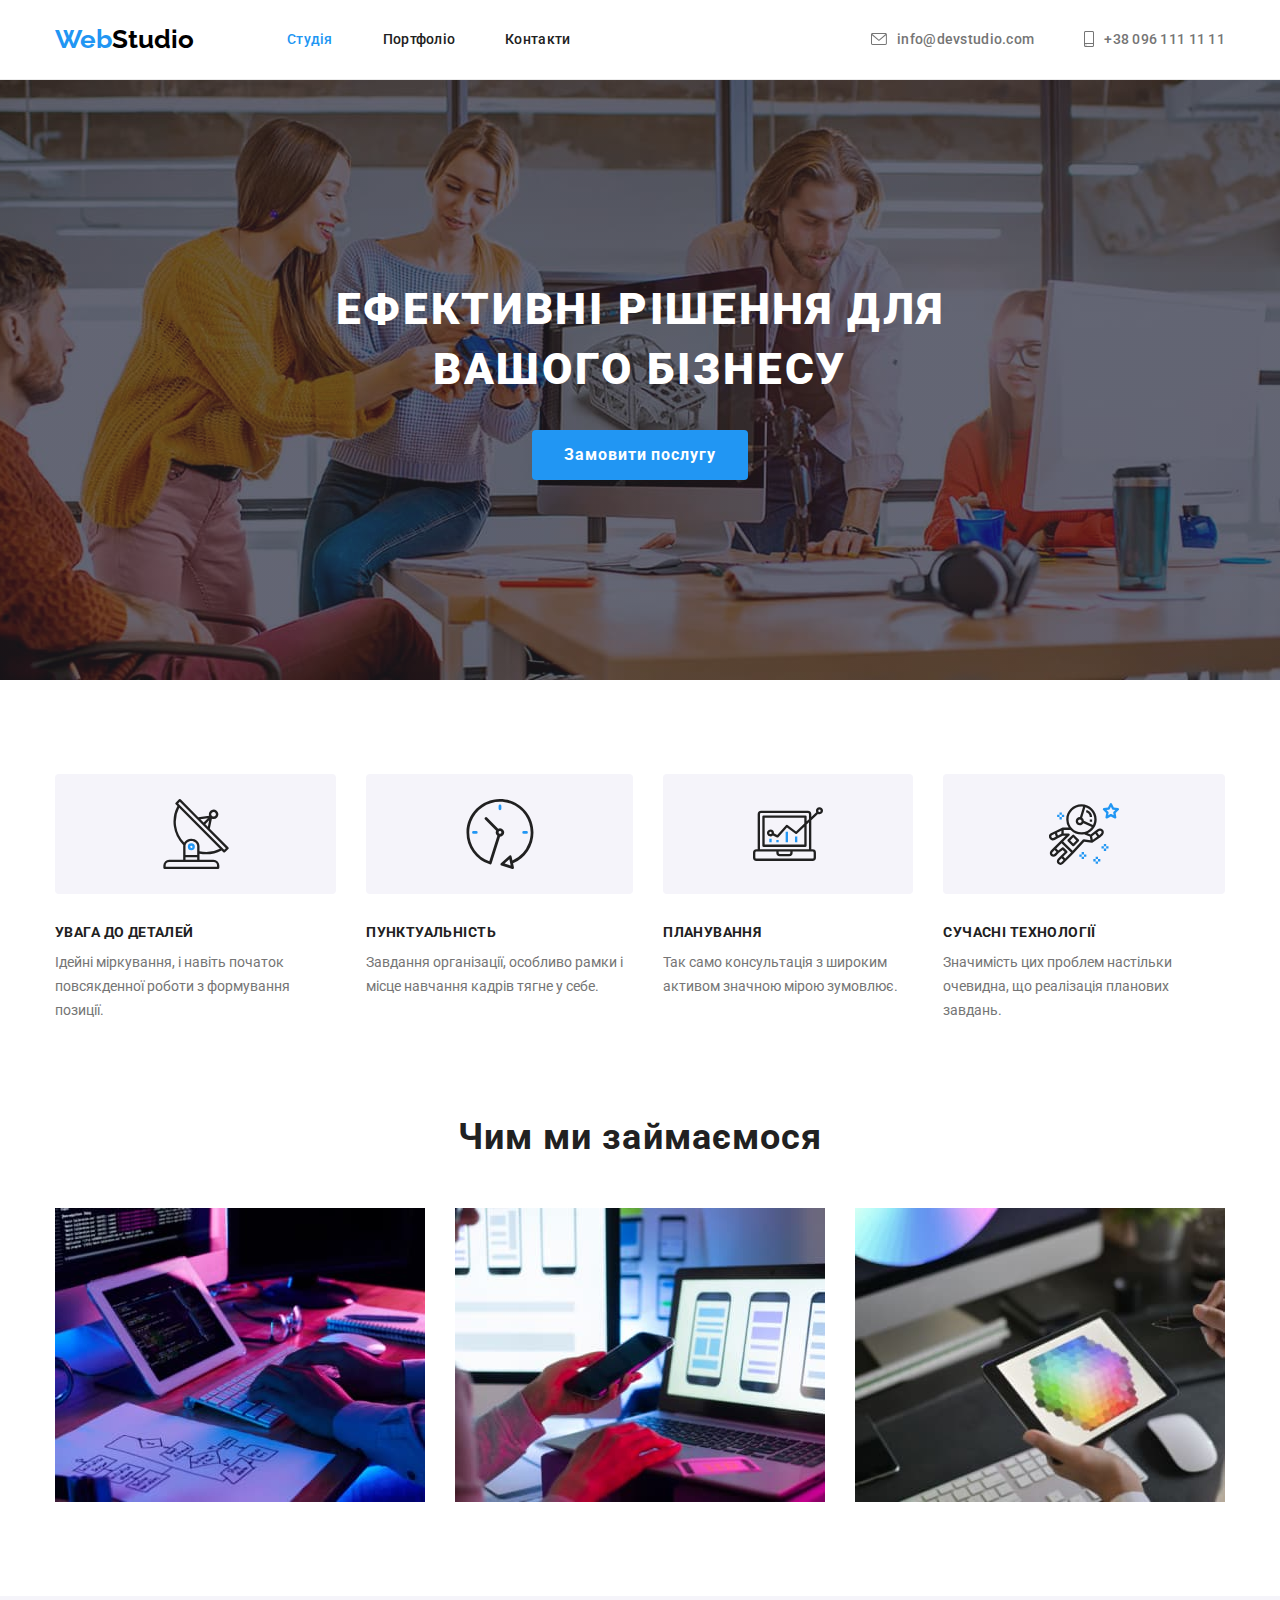
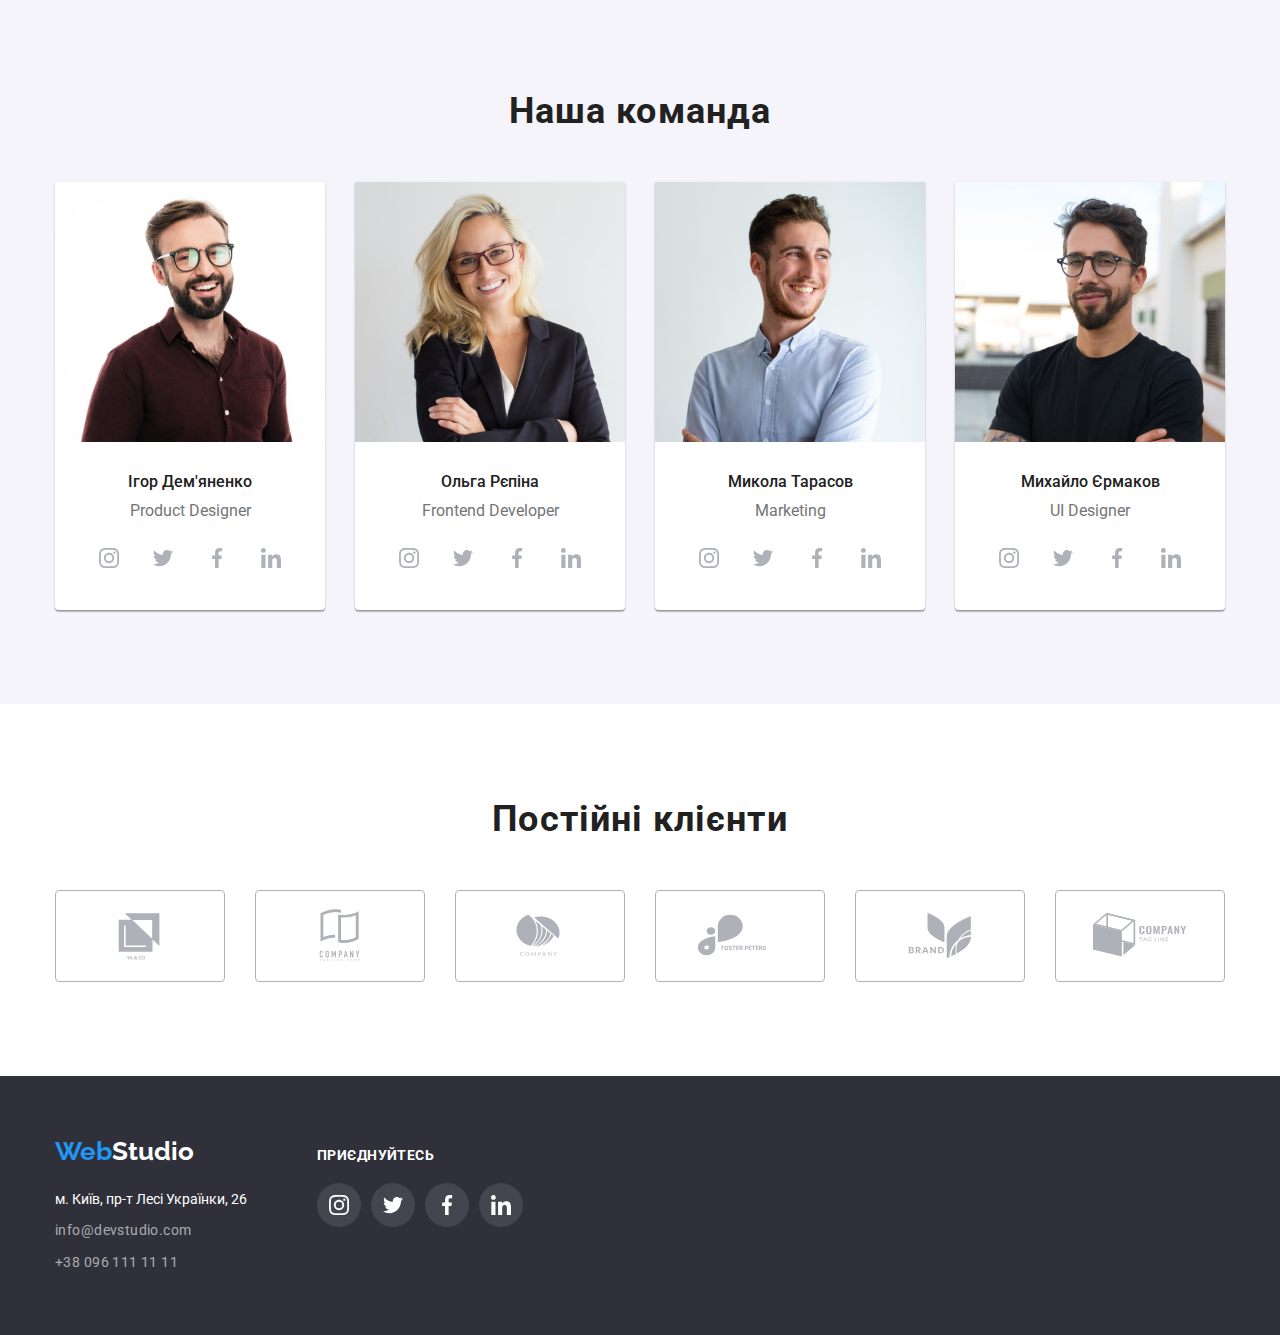
==== index.html @ f2e49b6d "start" ====
<!DOCTYPE html>
<html lang="uk-UA">
<head>
    <meta charset="UTF-8">
    <meta http-equiv="X-UA-Compatible" content="IE=edge">
    <meta name="viewport" content="width=device-width, initial-scale=1.0">
    <title>WebStudio</title>
    <link
    rel="stylesheet"
    href="https://cdnjs.cloudflare.com/ajax/libs/modern-normalize/1.0.0/modern-normalize.min.css"/>
    <link rel="preconnect" href="https://fonts.googleapis.com">
    <link rel="preconnect" href="https://fonts.gstatic.com" crossorigin>
    <link href="https://fonts.googleapis.com/css2?family=Raleway:wght@700&family=Roboto:wght@400;500;700;900&display=swap" rel="stylesheet">
    <link rel="stylesheet" href="./css/styles.css">
</head>
<body>
    <header class="header">
        <div class="container container-header">
            <a class="logo" href="#">Web<span class="logo2">Studio</span> </a>
                <nav>
                    <ul class="header-nav container-header2">
                        <li> <a class="header-nav-link current" href="">Студія</a> </li>
                        <li> <a class="header-nav-link" href="./portfolio.html">Портфоліо</a> </li>
                        <li> <a class="header-nav-link" href="">Контакти</a> </li>
                    </ul>
                </nav>
                    <ul class="container-header3">
                        <li class="container-header3-icon"> 
                            <a class="header-contact" href="mailto:info@devstudio.com">
                                <svg class="icon-header" width="16" height="12">
                                    <use href="./images/icons.svg#icon-envelope">
                                    </use>
                                </svg>
                                info@devstudio.com</a> 
                        </li>
                        <li class="container-header3-icon"> 
                            <a class="header-contact" href="tel:+380961111111">
                                <svg class="icon-header " width="10" height="16">
                                    <use href="./images/icons.svg#icon-smartphone">
                                    </use>
                                </svg>
                                +38 096 111 11 11</a> 
                        </li>
                    </ul>
        </div>
    </header>
    <main>
    <section class="hero">
        <div class="container container-hero">
            <h1 class="hero-title">Ефективні рішення для <br> вашого бізнесу</h1>
            <button type="button" class="hero-btn btn">Замовити послугу</button>
        </div>
    </section>
    <section class="about section">
        <div class="container">
            <h2 class="title hide">Особливості</h2>
            <ul class="about-list">
                <li  class="about-item">
                    <div class="about-logo-container">
                        <svg class="about-logo" width="70" height="70">
                            <use href="./images/icons.svg#icon-antenna"></use>
                        </svg>
                    </div>
                    <h3 class="about-title-item">УВАГА ДО ДЕТАЛЕЙ</h3>
                    <p class="about-title-text">Ідейні міркування, і навіть початок повсякденної роботи з формування позиції.</p>
                </li>
                <li class="about-item">
                    <div class="about-logo-container">
                        <svg class="about-logo" width="70" height="70">
                            <use href="./images/icons.svg#icon-clock"></use>
                        </svg>
                    </div>
                    <h3 class="about-title-item">ПУНКТУАЛЬНІСТЬ</h3>
                    <p class="about-title-text">Завдання організації, особливо рамки і місце навчання кадрів тягне у себе.</p>
                </li>
                <li class="about-item">
                    <div class="about-logo-container">
                        <svg class="about-logo" width="70" height="70">
                            <use href="./images/icons.svg#icon-diagram"></use>
                        </svg>
                    </div>
                    <h3 class="about-title-item">ПЛАНУВАННЯ</h3>
                    <p class="about-title-text">Так само консультація з широким активом значною мірою зумовлює.</p>
                </li>
                <li class="about-item">
                    <div class="about-logo-container">
                        <svg class="about-logo" width="70" height="70">
                            <use href="./images/icons.svg#icon-astronaut"></use>
                        </svg>
                    </div>
                    <h3 class="about-title-item">СУЧАСНІ ТЕХНОЛОГІЇ</h3>
                    <p class="about-title-text">Значимість цих проблем настільки очевидна, що реалізація планових завдань.</p>
                </li>
            </ul>
        </div>
    </section>
    <section class="business section">
        <div class="container">
            <h2 class="title">Чим ми займаємося</h2>
            <ul class="business-items">
                <li class="business-list">
                    <img src="./images/box1.jpg" class="img" alt="розробка бізнес-планів" width="370"/>
                </li>
                <li class="business-list">
                    <img src="./images/box2.jpg" class="img" alt="створення мобільних додатків" width="370"/>
                </li>
                <li class="business-list">
                    <img src="./images/box3.jpg" class="img" alt="робота дизайнера" width="370"/>
                </li>
            </ul>
        </div>
    </section>
    <section class="team section">
        <div class="container">
            <h2 class="title">Наша команда</h2>
            <ul class="team-items">
                <li class="team-list">
                    <img src="./images/team-card-1.jpg" class="img" alt="на фото Ігор Дем'яненко" width="270"/>
                    <div class="team-item">
                        <h3 class="team-title">Ігор Дем'яненко</h3>
                        <p lang="en" class="team-text">Product Designer</p>
                        <div class="team-soc">
                            <ul class="team-soc-items">
                                <li>
                                    <a href="#" class="team-soc-list">
                                        <svg class="team-soc-logo" width="20" height="20">
                                            <use href="./images/icons.svg#icon-instagram"></use>
                                        </svg>
                                    </a>
                                </li>
                                <li>
                                    <a href="#" class="team-soc-list">
                                        <svg class="team-soc-logo" width="20" height="20">
                                            <use href="./images/icons.svg#icon-twitter"></use>
                                        </svg>
                                    </a>
                                </li>
                                <li>
                                    <a href="#" class="team-soc-list">
                                        <svg class="team-soc-logo" width="20" height="20">
                                            <use href="./images/icons.svg#icon-facebook"></use>
                                        </svg>
                                    </a>
                                </li>
                                <li>                                
                                    <a href="#" class="team-soc-list">
                                        <svg class="team-soc-logo" width="20" height="20">
                                            <use href="./images/icons.svg#icon-linkedin"></use>
                                    </svg>
                                    </a>
                            </li>
                            </ul>
                        </div>
                    </div>
                    
                </li>
                <li class="team-list">
                    <img src="./images/team-card-2.jpg" class="img" alt="на фото Ольга Рєпіна" width="270"/>
                    <div class="team-item">
                        <h3 class="team-title">Ольга Рєпіна</h3>
                        <p lang="en" class="team-text">Frontend Developer</p>
                        <div class="team-soc">
                            <ul class="team-soc-items">
                                <li>
                                    <a href="#" class="team-soc-list">
                                        <svg class="team-soc-logo" width="20" height="20">
                                            <use href="./images/icons.svg#icon-instagram"></use>
                                        </svg>
                                    </a>
                                </li>
                                <li>
                                    <a href="#" class="team-soc-list">
                                        <svg class="team-soc-logo" width="20" height="20">
                                            <use href="./images/icons.svg#icon-twitter"></use>
                                        </svg>
                                    </a>
                                </li>
                                <li>
                                    <a href="#" class="team-soc-list">
                                        <svg class="team-soc-logo" width="20" height="20">
                                            <use href="./images/icons.svg#icon-facebook"></use>
                                        </svg>
                                    </a>
                                </li>
                                <li>                                
                                    <a href="#" class="team-soc-list">
                                        <svg class="team-soc-logo" width="20" height="20">
                                            <use href="./images/icons.svg#icon-linkedin"></use>
                                    </svg>
                                    </a>
                            </li>
                            </ul>
                        </div>
                    </div>
                </li>
                <li class="team-list">
                    <img src="./images/team-card-3.jpg" class="img" alt="на фото Микола Тарасов" width="270"/>
                    <div class="team-item">
                        <h3 class="team-title">Микола Тарасов</h3>
                        <p lang="en" class="team-text">Marketing</p>
                        <div class="team-soc">
                            <ul class="team-soc-items">
                                <li>
                                    <a href="#" class="team-soc-list">
                                        <svg class="team-soc-logo" width="20" height="20">
                                            <use href="./images/icons.svg#icon-instagram"></use>
                                        </svg>
                                    </a>
                                </li>
                                <li>
                                    <a href="#" class="team-soc-list">
                                        <svg class="team-soc-logo" width="20" height="20">
                                            <use href="./images/icons.svg#icon-twitter"></use>
                                        </svg>
                                    </a>
                                </li>
                                <li>
                                    <a href="#" class="team-soc-list">
                                        <svg class="team-soc-logo" width="20" height="20">
                                            <use href="./images/icons.svg#icon-facebook"></use>
                                        </svg>
                                    </a>
                                </li>
                                <li>                                
                                    <a href="#" class="team-soc-list">
                                        <svg class="team-soc-logo" width="20" height="20">
                                            <use href="./images/icons.svg#icon-linkedin"></use>
                                    </svg>
                                    </a>
                            </li>
                            </ul>
                        </div>
                    </div>
                </li>
                <li class="team-list">
                    <img src="./images/team-card-4.jpg" class="img" alt="на фото Михайло Єрмаков" width="270"/>
                    <div class="team-item">
                        <h3 class="team-title">Михайло Єрмаков</h3>
                        <p lang="en" class="team-text">UI Designer</p>
                        <div class="team-soc">
                            <ul class="team-soc-items">
                                <li>
                                    <a href="#" class="team-soc-list">
                                        <svg class="team-soc-logo" width="20" height="20">
                                            <use href="./images/icons.svg#icon-instagram"></use>
                                        </svg>
                                    </a>
                                </li>
                                <li>
                                    <a href="#" class="team-soc-list">
                                        <svg class="team-soc-logo" width="20" height="20">
                                            <use href="./images/icons.svg#icon-twitter"></use>
                                        </svg>
                                    </a>
                                </li>
                                <li>
                                    <a href="#" class="team-soc-list">
                                        <svg class="team-soc-logo" width="20" height="20">
                                            <use href="./images/icons.svg#icon-facebook"></use>
                                        </svg>
                                    </a>
                                </li>
                                <li>                                
                                    <a href="#" class="team-soc-list">
                                        <svg class="team-soc-logo" width="20" height="20">
                                            <use href="./images/icons.svg#icon-linkedin"></use>
                                    </svg>
                                    </a>
                            </li>
                            </ul>
                        </div>
                    </div>
                </li>
            </ul>
        </div>
    </section>
    <section class="section">
        <div class="container">
            <h2 class="title">Постійні клієнти</h2>
            <ul class="regular-customers-list">
                <li class="regular-customers-item">
                    <a href="#" class="regular-customers-link">
                        <svg class="regular-customers-logo" width="106" height="60">
                            <use href="./images/icons.svg#icon-logo1"></use>
                        </svg>
                    </a>
                </li>
                <li class="regular-customers-item">
                    <a href="#" class="regular-customers-link">
                        <svg class="regular-customers-logo" width="106" height="60">
                            <use href="./images/icons.svg#icon-logo2"></use>
                        </svg>
                    </a>
                </li>
                <li class="regular-customers-item">
                    <a href="#" class="regular-customers-link">
                        <svg class="regular-customers-logo" width="106" height="60">
                            <use href="./images/icons.svg#icon-logo3"></use>
                        </svg>
                    </a>
                </li>
                <li class="regular-customers-item">
                    <a href="#" class="regular-customers-link">
                        <svg class="regular-customers-logo" width="106" height="60">
                            <use href="./images/icons.svg#icon-logo4"></use>
                        </svg>
                    </a>
                </li>
                <li class="regular-customers-item">
                    <a href="#" class="regular-customers-link">
                        <svg class="regular-customers-logo" width="106" height="60">
                            <use href="./images/icons.svg#icon-logo5"></use>
                        </svg>
                    </a>
                </li>
                <li class="regular-customers-item">
                    <a href="#" class="regular-customers-link">
                        <svg class="regular-customers-logo" width="106" height="60">
                            <use href="./images/icons.svg#icon-logo6"></use>
                        </svg>
                    </a>
                </li>
            </ul>
        </div>
    </section>
    </main>
    <footer class="footer">
        <div class="container footer-container">
            <div>
                <a class="logo logomargin" href="#">Web<span class="logo3">Studio</span> </a>
                <address class="address">
                    <ul class="footer-list">
                        <li> <a class="address" href="">м. Київ, пр-т Лесі Українки, 26</a> </li>
                        <li> <a class="footer-contact" href="mailto:info@devstudio.com">info@devstudio.com</a> </li>
                        <li> <a class="footer-contact" href="tel:+380961111111">+38 096 111 11 11</a> </li>
                    </ul> 
                </address>
            </div>
            <div class="footer-soc">
                <h3 class="footer-h3">приєднуйтесь</h3>
                <ul class="footer-soc-list">
                    <li>
                        <a href="#" class="footer-soc-item">
                            <svg class="footer-soc-logo" width="20" height="20">
                                <use href="./images/icons.svg#icon-instagram"></use>
                            </svg>
                        </a>
                    </li>
                    <li>
                        <a href="#" class="footer-soc-item">
                            <svg class="footer-soc-logo" width="20" height="20">
                                <use href="./images/icons.svg#icon-twitter"></use>
                            </svg>
                        </a>
                    </li>
                    <li>
                        <a href="#" class="footer-soc-item">
                            <svg class="footer-soc-logo" width="20" height="20">
                                <use href="./images/icons.svg#icon-facebook"></use>
                            </svg>
                        </a>
                    </li>
                    <li>                                
                        <a href="#" class="footer-soc-item">
                            <svg class="footer-soc-logo" width="20" height="20">
                                <use href="./images/icons.svg#icon-linkedin"></use>
                            </svg>
                        </a>
                    </li>
                </ul>
            </div>
        </div>
    </footer>
</body>
</html>
---- css/styles.css ----
:root{
    --main-bg-color: #FFFFFF;
    --seconder-bg-color:#2F303A;
    --main-btn-color: #2196F3;
    --seconder-btn-color: #000000;
    --third-btn-color: #212121;
    --fourth-btn-color: #FFFFFF;
    --main-h-color: #212121;
    --main-text-color: #757575;
    --seconder-text-color: #FFFFFF;
    --third-bg-color:#F5F5F5;
    --fourth-bg-color: #F5F4FA;
    --soc-color: #AFB1B8;
    --main-gap: 30px;
}

h1,
h2,
h3,
h4,
h5,
h6,
p {
  margin: 0;
}

ul {
list-style: none;
margin: 0;
padding: 0;
}

.link {
text-decoration: none;
}
a {
  display: block;
  text-decoration: none;
}

.img {
  display: block;
  max-width:100%;
}


body {
  font-family: Roboto, sans-serif;
  color: var(--main-text-color);
  box-sizing: border-box;
  }

.container {
  box-sizing: border-box;
  max-width: 1200px;
  padding-left: 15px;
  padding-right: 15px;
  margin: 0 auto;
}

.section {
  padding-top: 94px;
  padding-bottom: 94px;
}

/* header */
.header
{ 
background-color: var(--main-bg-color);
border-bottom: 1px solid #ECECEC;
}

.container-header {
  padding-top: 24px;
  padding-bottom: 24px;
}

.container-header,
.container-header2,
.container-header3 {
  display: flex;
  align-items: center;
}

.logo { 
color: var(--main-btn-color); 
font-family: 'Raleway';
/* font-style: normal; */
font-weight: 700;
font-size: 26px;
line-height: 1.1923;
margin-right: 93px;
}

.logo2 { color: var(--seconder-btn-color)}

.header-nav { 
  gap: 50px;
}

.container-header3 {
  margin-left: auto;
  gap: 50px; 
}

.header-nav-link {
color: var(--third-btn-color);
font-weight: 500;
font-size: 14px;
line-height: 1.1429;
letter-spacing: 0.02em;
}

.current { 
color: var(--main-btn-color);
}

.header-contact { 
color: var(--main-text-color);
font-weight: 500;
font-size: 14px;
line-height: 1.1429;
letter-spacing: 0.02em;
display: flex;
align-items: center;
}

.container-header3-icon {
  display: flex;
}

.header-nav-link:hover,
.header-nav-link:focus,
.header-nav-link.current {
  color: var(--main-btn-color);
}

  .icon-header {
    margin-right: 10px;
    fill: currentColor;
  }
  
.header-contact:hover,
.header-contact:focus,
.header-contact.current {
  color: var(--main-btn-color);}

/* main */
.hide {
    border: 0;
    clip: rect(1px, 1px, 1px, 1px);
    -webkit-clip-path: inset(50%);
    clip-path: inset(50%);
    height: 1px;
    margin: -1px;
    overflow: hidden;
    padding: 0;
    position: absolute;
    width: 1px;
    word-wrap: normal !important;
}

.hero {
  max-width: 1600px;
  margin: 0 auto;
  background-image: linear-gradient(rgba(47, 48, 58, 0.4),rgba(47, 48, 58, 0.4)), url(../images/bg.jpg);
  background-color: var(--seconder-bg-color); 
  padding-top: 200px;
  padding-bottom: 200px;
  background-repeat: no-repeat;
  background-position: center;
  background-size: cover;
}

.hero-title { 
color: var(--seconder-text-color);
/* font-style: normal; */
font-weight: 900;
font-size: 44px;
line-height: 1.3636;
text-align: center;
letter-spacing: 0.06em;
text-transform: uppercase;
margin-bottom: 30px;
}

.hero-btn { 
color: var(--seconder-text-color);
background-color: var(--main-btn-color);
font-family: inherit;
font-weight: 700;
font-size: 16px;
line-height: 1.875;
cursor: pointer;
border: none;
border-radius: 4px;
letter-spacing: 0.06em;
margin: 0 auto;
display: flex;
align-items: center;
text-align: center;
padding: 10px 32px;
}

.hero-btn:hover,
.hero-btn:focus,
.hero-btn.current {
background-color: #188CE8;}

.btn { }

.title {  color: var(--main-h-color);
font-size: 36px;
line-height: 1.1667;
text-align: center;
letter-spacing: 0.03em;
margin-bottom: 50px;
}

.about-list { 
  display: flex;
  gap: var(--main-gap);
}

.about-item {
}

.about-title-item {
  margin-bottom: 10px;
}

.about-title-item {
color: var(--main-h-color);
font-size: 14px;
line-height: 1.1429;
letter-spacing: 0.03em;
margin-top: 30px;
}

.about-title-text {
font-size: 14px;
line-height: 1.7143;
}

.about-logo-container {
  background: var(--fourth-bg-color);
  border-radius: 4px;
  padding-top: 25px;
  padding-bottom: 25px;
  text-align: center;
  height: 120px;
}


.about-logo{
  box-sizing: content-box;
  margin: auto;
}

.business { 
padding-top:0;
}

.business-items {
  display: flex;
  gap:var(--main-gap);
}

.business-list { 

}

.team {
  background-color: var(--fourth-bg-color);
}

.team-items {
  display: flex;
  gap: var(--main-gap);
}

.team-item {
  padding-top: 30px;
  padding-bottom: 30px;
  padding-left: 32px;
  padding-right: 32px;
  text-align: center;
}

.team-list {
background-color: var(--main-bg-color);
flex-basis: calc((100% - 90px) / 4);
box-shadow: 0px 1px 3px rgba(0, 0, 0, 0.12), 0px 1px 1px rgba(0, 0, 0, 0.14), 0px 2px 1px rgba(0, 0, 0, 0.2);
border-radius: 0px 0px 4px 4px;
}

.team-title {
color: var(--main-h-color);
font-weight: 500;
font-size: 16px;
line-height: 1.1875;
}

.team-text {
font-size: 16px;
line-height: 1.1875;
margin-top: 10px;
margin-bottom: 16px;
}

.team-soc {
}

.team-soc-items {
  display: flex;
  justify-content: center;
  gap: 10px;
}

.team-soc-logo {
  fill: var(--soc-color);
}

.team-soc-list {
  display: flex;
  align-items: center;
  justify-content: center;
  width: 44px;
  height: 44px;
  margin: 0 auto;
  border-radius: 50%;
}

.team-soc-list:hover,
.team-soc-list:focus {
  background-color: var(--main-btn-color);
}

.team-soc-list:hover .team-soc-logo {
  fill: var(--main-bg-color);
}

.team-soc-list:focus .team-soc-logo {
  fill: var(--main-bg-color);
}

.regular-customers-list {
  display: flex;
  gap: var(--main-gap);
}

.regular-customers-item {
  flex-basis: calc((100% - 150px) / 6);
}

.regular-customers-link {
  border: 1px solid #AFB1B8;
  border-radius: 4px;
  height: 92px;
  display: flex;
  align-items: center;
  justify-content: center;

}

.regular-customers-link:hover,
.regular-customers-link:focus  {
  border-color: var(--main-btn-color);
}

.regular-customers-link:hover .regular-customers-logo {
  fill: var(--main-btn-color);
}

.regular-customers-link:focus .regular-customers-logo {
  fill: var(--main-btn-color);
}

.regular-customers-logo {
  fill: var(--soc-color);
  display: block;
}

/* footer */
.address {
color: var(--seconder-text-color);
font-style: normal; 
font-size: 14px;
line-height: 1.7143;
margin-top: 20px;
}

.address:hover,
.address:focus,
.address.current {
color: var(--main-btn-color);
}

.footer {
background-color: var(--seconder-bg-color);
padding-top: 60px;
padding-bottom: 60px;
}

.footer-container {
  display: flex;
  align-items: baseline;
}

.logo3 {
color: var(--fourth-btn-color);
}

.logomargin {
  margin-right: 0;
}

.footer-contact {
color: rgba(255, 255, 255, 0.6);
font-size: 14px;
line-height: 1.71;
/* or 171% */
letter-spacing: 0.03em;
margin-top: 8px;
}

.footer-contact:hover,
.footer-contact:focus,
.footer-contact.current {
color: var(--main-btn-color);}

.footer-soc {
  margin-left: 70px;
}

.footer-h3 {
  font-weight: 700;
  font-size: 14px;
  line-height: 16px;
  letter-spacing: 0.03em;
  text-transform: uppercase;
  color: var(--seconder-text-color);
  margin-bottom: 20px;
}

.footer-soc-list {
  display: flex;
  gap: 10px;
  }


.footer-soc-item {
  width: 44px;
  height: 44px;
  flex-basis: calc((100% - 30px) / 4);
  background-color: rgba(255, 255, 255, 0.1);
  display: flex;
  align-items: center;
  justify-content: center;
  border-radius: 50%;
}

.footer-soc-item:hover, 
.footer-soc-item:focus {
  background-color: var(--main-btn-color);
}

.footer-soc-logo {  
  fill: var(--fourth-btn-color);
}

/* Portfolio */
.portfolio {
}

.portfolio-buttons {
  display: flex;
  justify-content: center;
  gap: 8px;
  margin-bottom: 50px;
}

.portfolio-button{
font-family: Roboto, sans-serif;
color: var(--third-btn-color);
background-color: var(--fourth-bg-color);
font-weight: 500;
font-size: 16px;
line-height: 1.62;
/* identical to box height, or 162% */
letter-spacing: 0.03em;
cursor: pointer;
border: none;
border-radius: 4px;
padding-top: 6px;
padding-right: 22px;
padding-bottom: 6px;
padding-left: 22px;
}

.portfolio-button:hover,
.portfolio-button:focus,
.portfolio-button.current {
color: var(--fourth-btn-color);
background-color: var(--main-btn-color);
box-shadow: 0px 3px 1px rgba(0, 0, 0, 0.1), 0px 1px 2px rgba(0, 0, 0, 0.08), 0px 2px 2px rgba(0, 0, 0, 0.12);
}

.portfolio-list {
  display: flex;
  flex-wrap:wrap;
  gap: var(--main-gap);
}

.pf-list   {
  flex-basis: calc((100% - 60px)/3);
}


.portfolio-item {
background-color: var(--main-bg-color);
}

.portfolio-item:hover,
.portfolio-item:focus
{
  box-shadow: 0px 1px 1px rgba(0, 0, 0, 0.12), 0px 4px 4px rgba(0, 0, 0, 0.06), 1px 4px 6px rgba(0, 0, 0, 0.16);
}
.border-portfolio {
  padding-top: 20px;
  padding-bottom: 20px;
  padding-right: 24px;
  padding-left: 24px;
  border-left: 1px solid #EEEEEE;
  border-right: 1px solid #EEEEEE;
  border-bottom: 1px solid #EEEEEE;

}

.portfolio-title {
color: var(--main-h-color);
font-size: 18px;
line-height: 2;
/* identical to box height, or 200% */
letter-spacing: 0.06em;
}

.portfolio-text {
color: var(--main-text-color);
font-size: 16px;
line-height: 1.88;
/* identical to box height, or 188% */
letter-spacing: 0.03em;
}
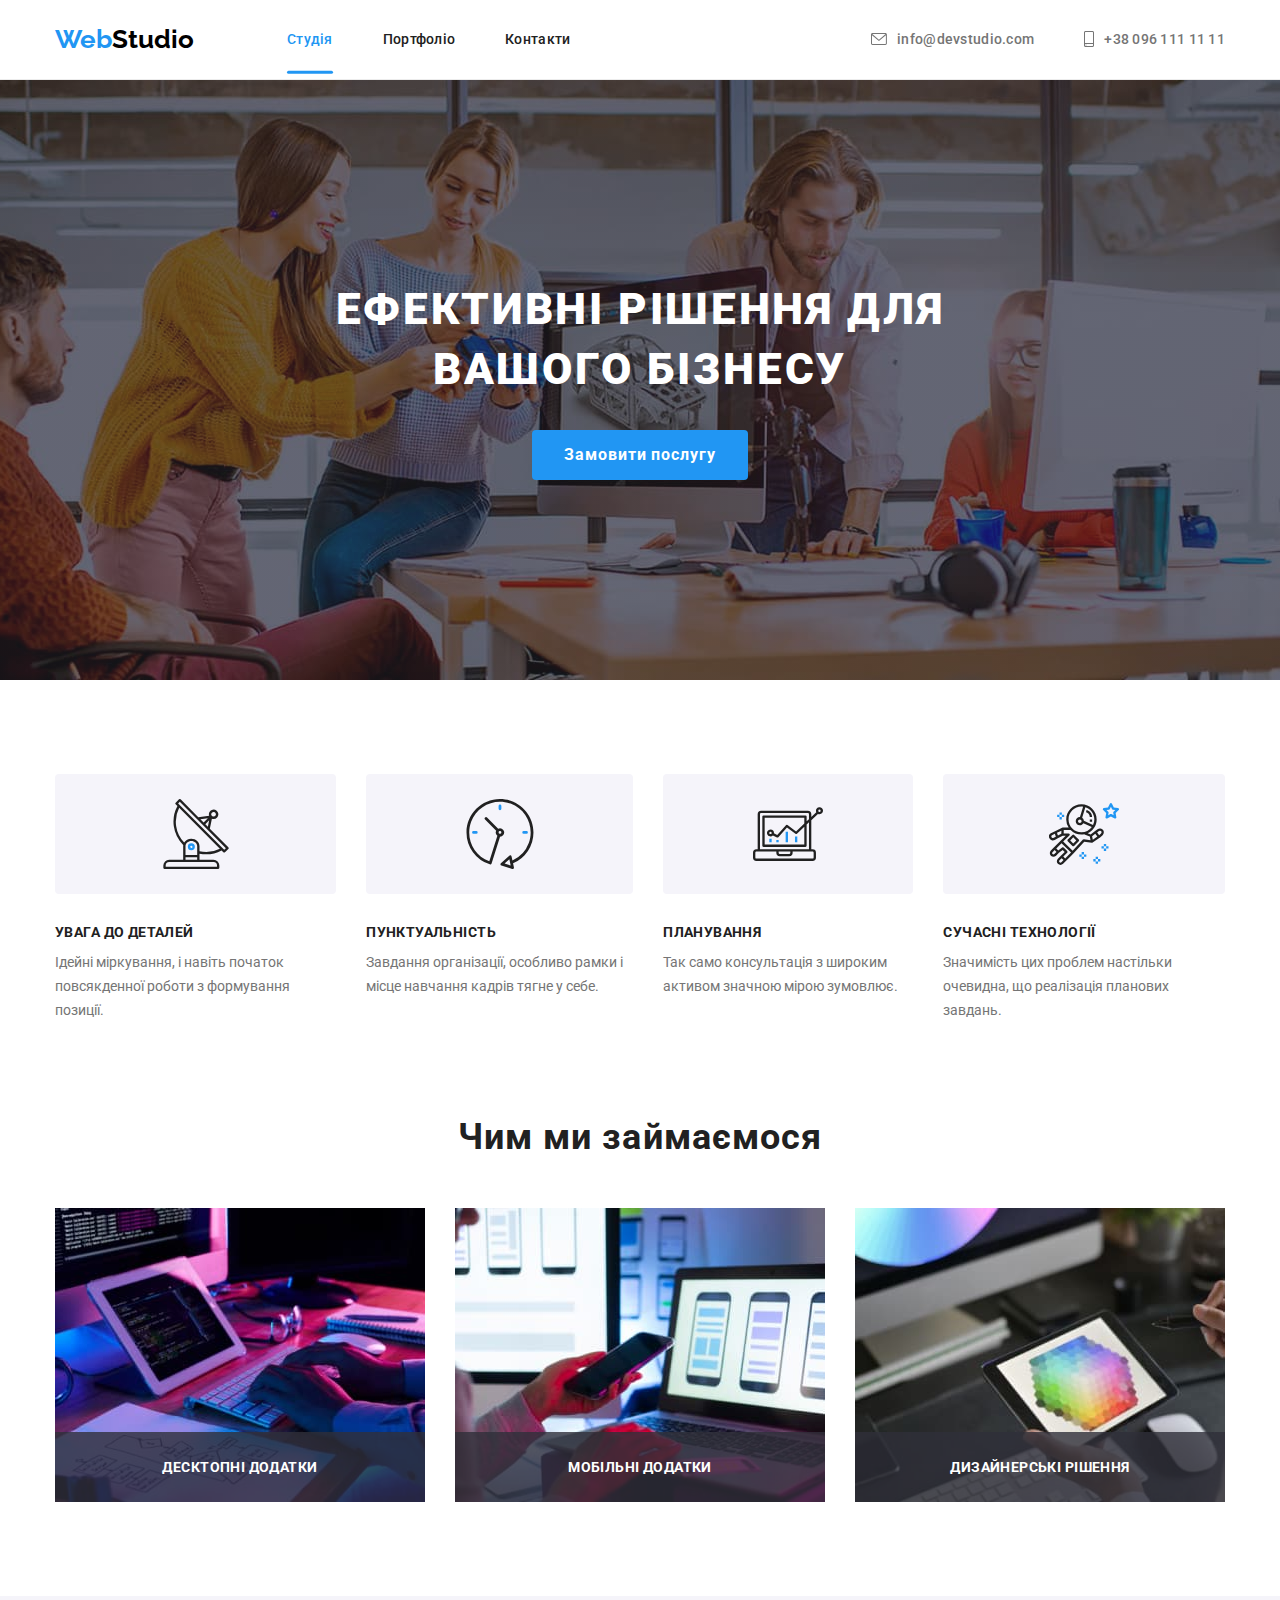
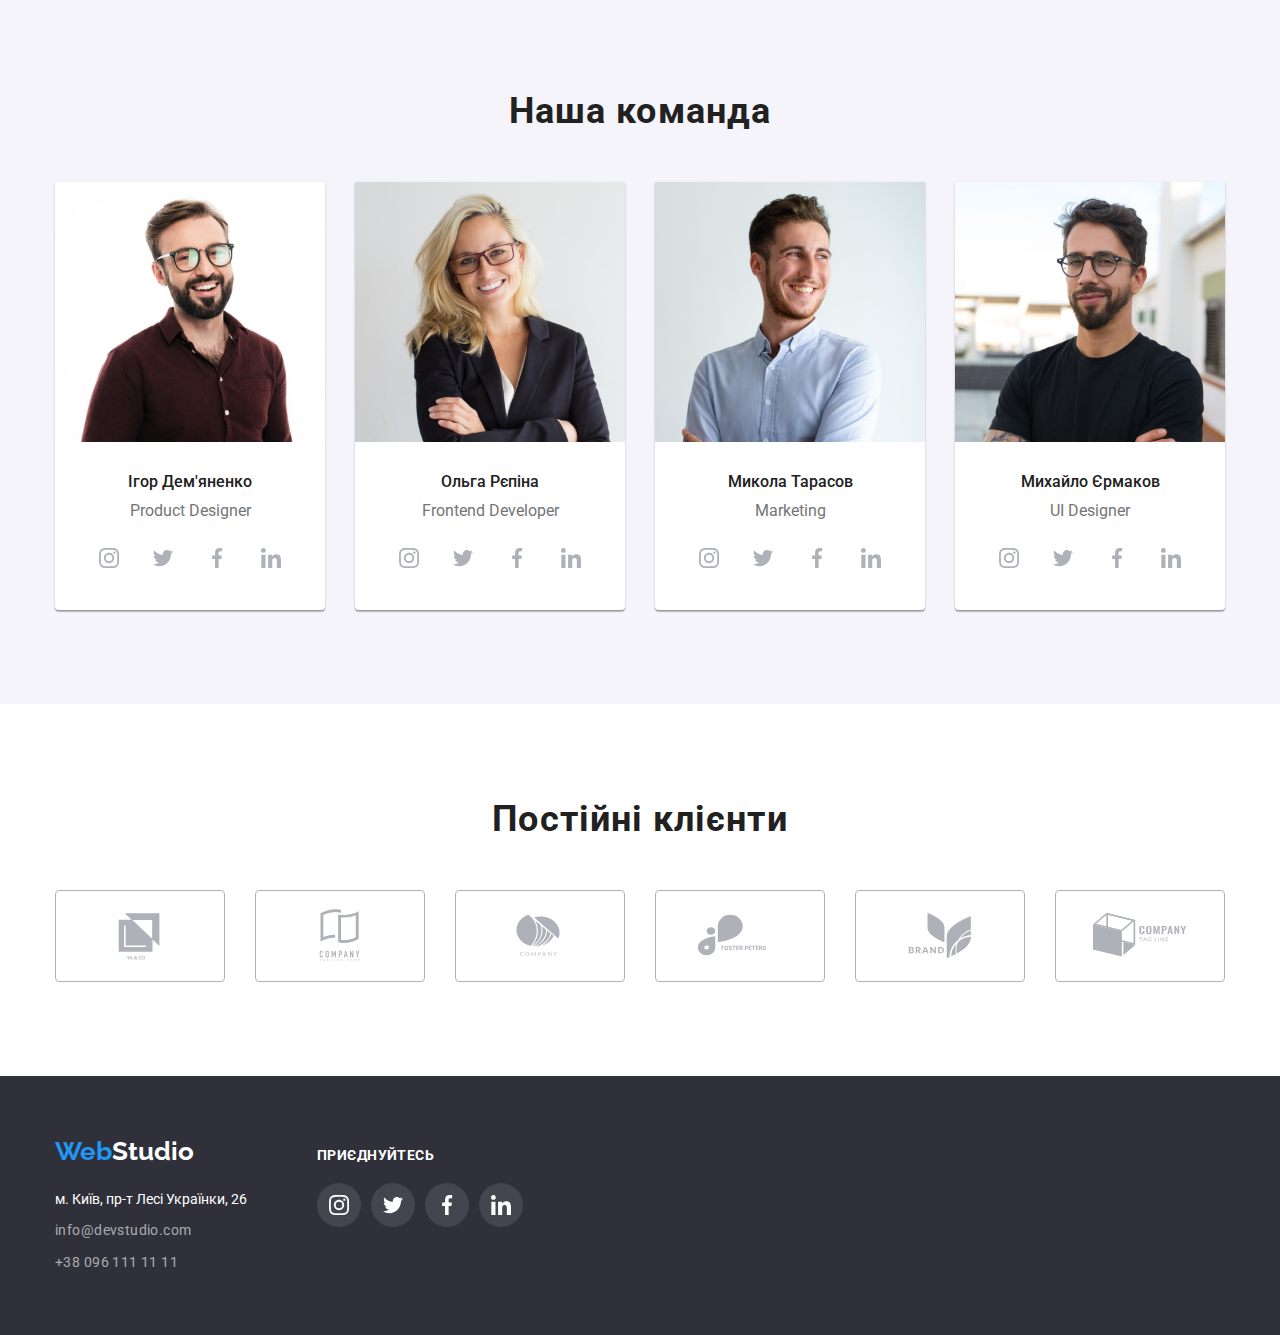
==== commit feed9e4b: "transition" ====
--- a/index.html
+++ b/index.html
@@ -98,15 +98,24 @@
         <div class="container">
             <h2 class="title">Чим ми займаємося</h2>
             <ul class="business-items">
-                <li class="business-list">
-                    <img src="./images/box1.jpg" class="img" alt="розробка бізнес-планів" width="370"/>
-                </li>
-                <li class="business-list">
-                    <img src="./images/box2.jpg" class="img" alt="створення мобільних додатків" width="370"/>
-                </li>
-                <li class="business-list">
-                    <img src="./images/box3.jpg" class="img" alt="робота дизайнера" width="370"/>
-                </li>
+                <div class="thumb-business">
+                    <li class="business-list">
+                        <img src="./images/box1.jpg" class="img" alt="Десктопні додатки" width="370"/>
+                    </li>
+                        <p class="thumb-business-text">Десктопні додатки</p>
+                </div>
+                <div class="thumb-business">
+                    <li class="business-list">
+                        <img src="./images/box2.jpg" class="img" alt="Мобільні додатки" width="370"/>
+                    </li>
+                        <p class="thumb-business-text">Мобільні додатки</p>
+                </div>
+                <div class="thumb-business">
+                    <li class="business-list">
+                        <img src="./images/box3.jpg" class="img" alt="Дизайнерські рішення" width="370"/>
+                    </li>
+                        <p class="thumb-business-text">Дизайнерські рішення</p>
+                </div>
             </ul>
         </div>
     </section>
--- a/css/styles.css
+++ b/css/styles.css
@@ -109,10 +109,24 @@
 font-size: 14px;
 line-height: 1.1429;
 letter-spacing: 0.02em;
+
 }
 
 .current { 
 color: var(--main-btn-color);
+position: relative;
+}
+
+.current::after {
+  content: "";
+  position: absolute;
+  bottom: 0;
+  left: 0;
+width: 100%;
+height: 3.83px;
+border-radius: 2px;
+background-color: var(--main-btn-color);
+transform: translateY(26.83px);
 }
 
 .header-contact { 
@@ -123,6 +137,7 @@
 letter-spacing: 0.02em;
 display: flex;
 align-items: center;
+
 }
 
 .container-header3-icon {
@@ -133,6 +148,7 @@
 .header-nav-link:focus,
 .header-nav-link.current {
   color: var(--main-btn-color);
+  transition: color 250ms cubic-bezier(0.4, 0, 0.2, 1);
 }
 
   .icon-header {
@@ -143,7 +159,9 @@
 .header-contact:hover,
 .header-contact:focus,
 .header-contact.current {
-  color: var(--main-btn-color);}
+  color: var(--main-btn-color);
+  transition: color 250ms cubic-bezier(0.4, 0, 0.2, 1);
+}
 
 /* main */
 .hide {
@@ -205,7 +223,9 @@
 .hero-btn:hover,
 .hero-btn:focus,
 .hero-btn.current {
-background-color: #188CE8;}
+background-color: #188CE8;
+transition: background-color 250ms cubic-bezier(0.4, 0, 0.2, 1);
+}
 
 .btn { }
 
@@ -270,6 +290,28 @@
 
 }
 
+.thumb-business {
+  position: relative;
+}
+
+.thumb-business-text {
+  font-weight: 700;
+  font-size: 14px;
+  line-height: 16px;
+  letter-spacing: 0.03em;
+  text-transform: uppercase;
+  color: var(--seconder-text-color);
+  width: 100%;
+  height: 70px;
+  bottom: 0px;
+  position: absolute;
+  display: flex;
+  justify-content: center;
+  align-items: center;
+  background: rgba(47, 48, 58, 0.8);
+  overflow: auto;
+}
+
 .team {
   background-color: var(--fourth-bg-color);
 }
@@ -334,14 +376,17 @@
 .team-soc-list:hover,
 .team-soc-list:focus {
   background-color: var(--main-btn-color);
+  transition: background-color 250ms cubic-bezier(0.4, 0, 0.2, 1);
 }
 
 .team-soc-list:hover .team-soc-logo {
   fill: var(--main-bg-color);
+  transition: fill 250ms cubic-bezier(0.4, 0, 0.2, 1);
 }
 
 .team-soc-list:focus .team-soc-logo {
   fill: var(--main-bg-color);
+  transition: fill 250ms cubic-bezier(0.4, 0, 0.2, 1);
 }
 
 .regular-customers-list {
@@ -360,12 +405,12 @@
   display: flex;
   align-items: center;
   justify-content: center;
-
 }
 
 .regular-customers-link:hover,
 .regular-customers-link:focus  {
   border-color: var(--main-btn-color);
+  transition: border-color 250ms cubic-bezier(0.4, 0, 0.2, 1);
 }
 
 .regular-customers-link:hover .regular-customers-logo {
@@ -394,6 +439,7 @@
 .address:focus,
 .address.current {
 color: var(--main-btn-color);
+transition: color 250ms cubic-bezier(0.4, 0, 0.2, 1);
 }
 
 .footer {
@@ -427,7 +473,9 @@
 .footer-contact:hover,
 .footer-contact:focus,
 .footer-contact.current {
-color: var(--main-btn-color);}
+color: var(--main-btn-color);
+transition: color 250ms cubic-bezier(0.4, 0, 0.2, 1);
+}
 
 .footer-soc {
   margin-left: 70px;
@@ -463,6 +511,7 @@
 .footer-soc-item:hover, 
 .footer-soc-item:focus {
   background-color: var(--main-btn-color);
+  transition: background-color 250ms cubic-bezier(0.4, 0, 0.2, 1);
 }
 
 .footer-soc-logo {  
@@ -504,6 +553,9 @@
 color: var(--fourth-btn-color);
 background-color: var(--main-btn-color);
 box-shadow: 0px 3px 1px rgba(0, 0, 0, 0.1), 0px 1px 2px rgba(0, 0, 0, 0.08), 0px 2px 2px rgba(0, 0, 0, 0.12);
+transition: color 250ms cubic-bezier(0.4, 0, 0.2, 1), 
+background-color 250ms cubic-bezier(0.4, 0, 0.2, 1), 
+box-shadow 250ms cubic-bezier(0.4, 0, 0.2, 1);
 }
 
 .portfolio-list {
@@ -525,6 +577,8 @@
 .portfolio-item:focus
 {
   box-shadow: 0px 1px 1px rgba(0, 0, 0, 0.12), 0px 4px 4px rgba(0, 0, 0, 0.06), 1px 4px 6px rgba(0, 0, 0, 0.16);
+  transition: box-shadow 250ms cubic-bezier(0.4, 0, 0.2, 1);
+
 }
 .border-portfolio {
   padding-top: 20px;
@@ -551,4 +605,36 @@
 line-height: 1.88;
 /* identical to box height, or 188% */
 letter-spacing: 0.03em;
+}
+
+.thumb-portfolio {
+  position: relative;
+  overflow: hidden;
+}
+
+.thumb-portfolio-text {
+  position: absolute;
+  font-style: normal;
+  font-weight: 400;
+  font-size: 18px;
+  line-height: 1.56;
+  /* or 156% */
+  letter-spacing: 0.03em;
+  color: var(--seconder-text-color);
+  width: 100%;
+  height: 100%;
+  padding-left: 24px;
+  padding-right: 24px;
+  padding-top: 63px;
+  padding-bottom: 63px;
+  overflow: auto;
+  background: rgba(33, 150, 243, 0.9);
+  top: 0;
+  transform: translateY(100%);
+  transition: transform 250ms cubic-bezier(0.4, 0, 0.2, 1);
+}
+
+.portfolio-item:hover .thumb-portfolio-text {
+  transform: translateY(0);
+
 }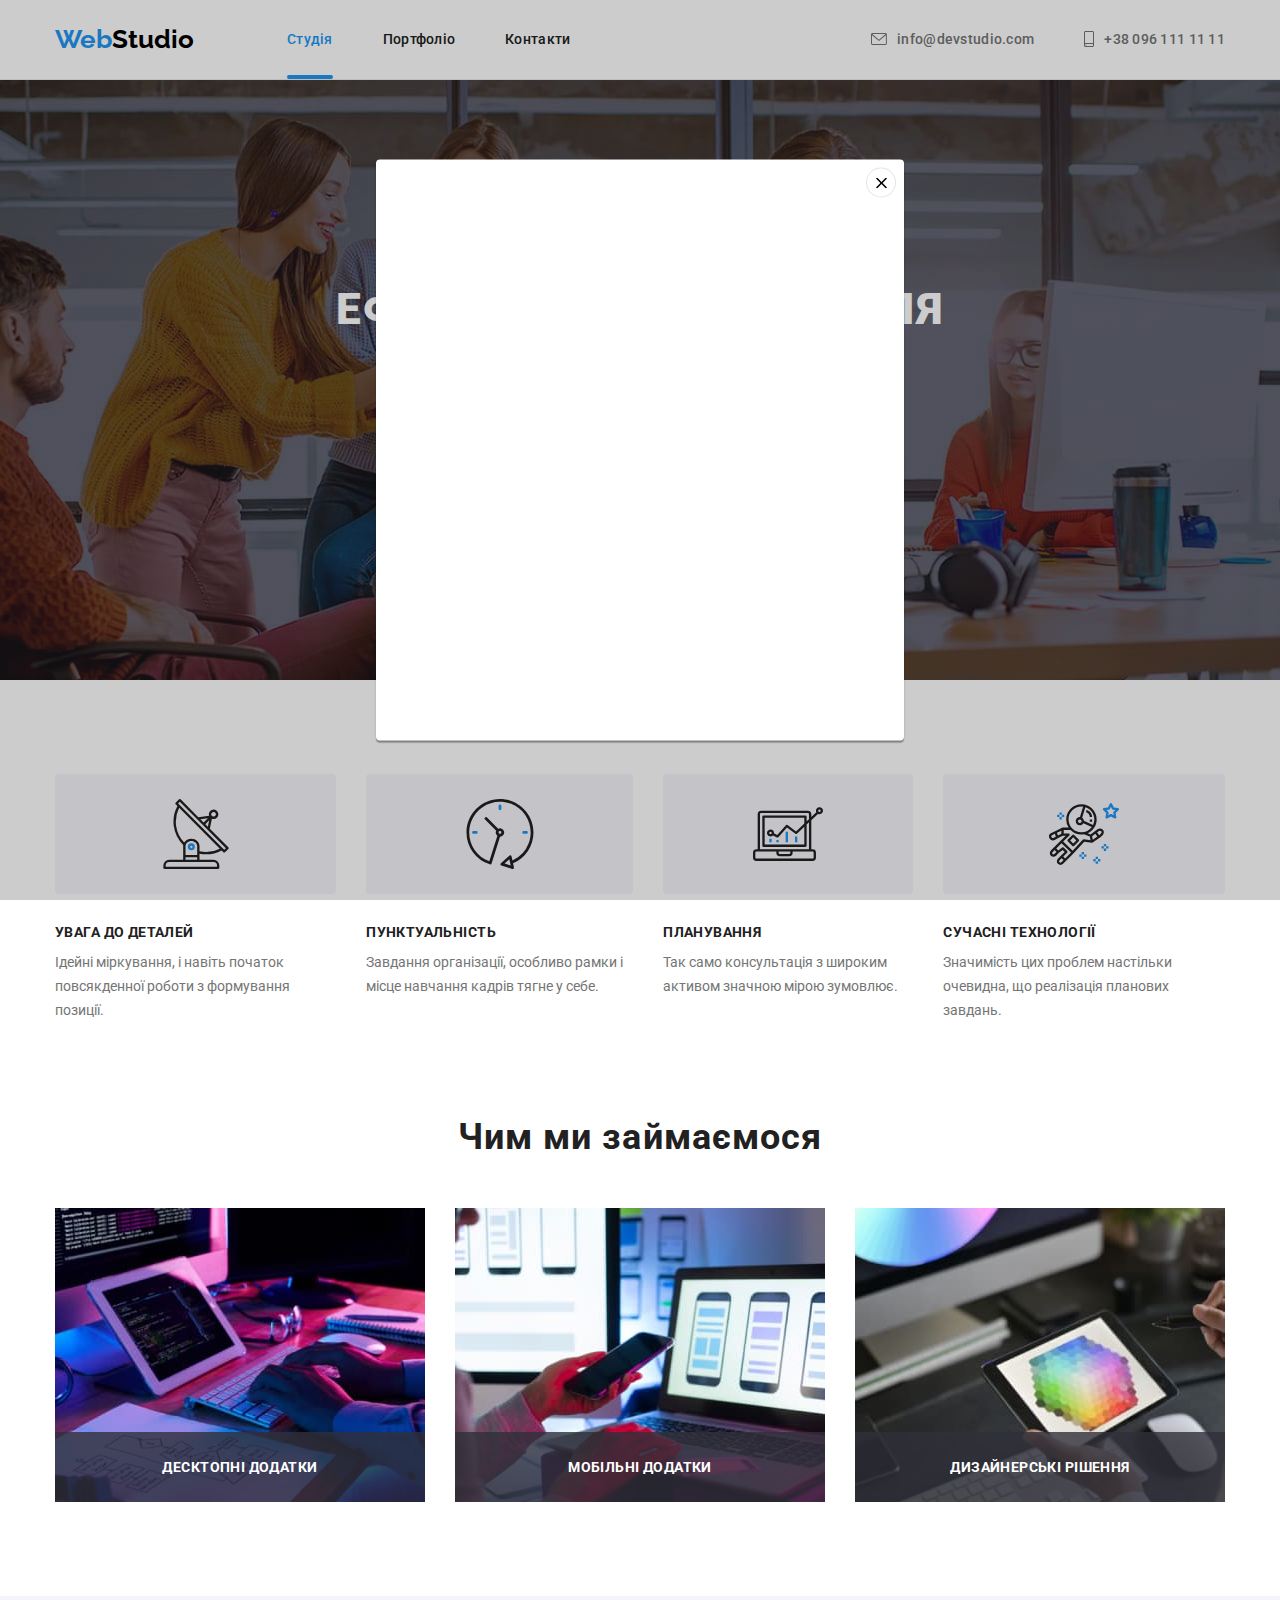
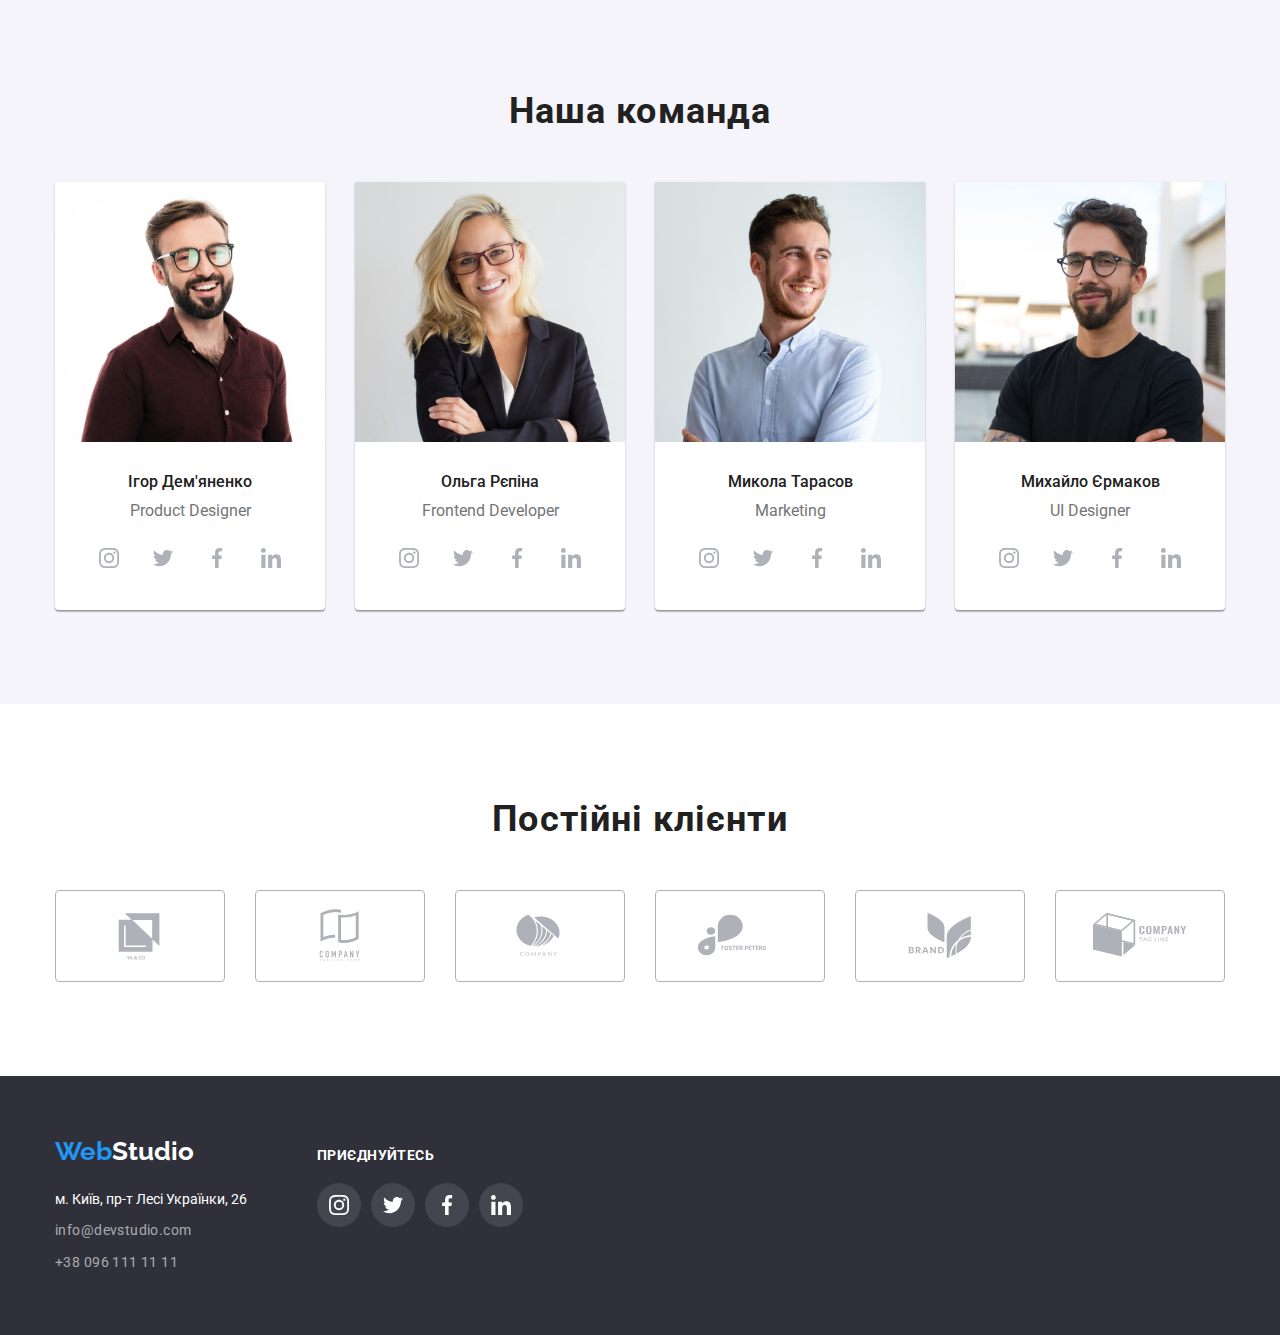
==== commit 237d4b77: "modal1" ====
--- a/index.html
+++ b/index.html
@@ -48,7 +48,7 @@
     <section class="hero">
         <div class="container container-hero">
             <h1 class="hero-title">Ефективні рішення для <br> вашого бізнесу</h1>
-            <button type="button" class="hero-btn btn">Замовити послугу</button>
+            <button type="button" class="hero-btn btn" data-modal-open>Замовити послугу</button>
         </div>
     </section>
     <section class="about section">
@@ -380,5 +380,17 @@
             </div>
         </div>
     </footer>
+    <div class="backdrop" data-modal>
+        <div class="modal">
+            <button type="button" class="modal-close" data-modal-close>
+                <svg class="vector" width="11" height="11">
+                    <use href="./images/icons.svg#icon-vector">
+
+                    </use>
+                </svg>
+            </button>
+        </div>
+    </div>
+    <script src="./js/modal.js"></script>
 </body>
 </html>--- a/css/styles.css
+++ b/css/styles.css
@@ -41,6 +41,7 @@
 .img {
   display: block;
   max-width:100%;
+  object-fit: cover;
 }
 
 
@@ -109,7 +110,7 @@
 font-size: 14px;
 line-height: 1.1429;
 letter-spacing: 0.02em;
-
+transition: color 250ms cubic-bezier(0.4, 0, 0.2, 1);
 }
 
 .current { 
@@ -120,13 +121,12 @@
 .current::after {
   content: "";
   position: absolute;
-  bottom: 0;
+  bottom: -32px;
   left: 0;
-width: 100%;
-height: 3.83px;
-border-radius: 2px;
-background-color: var(--main-btn-color);
-transform: translateY(26.83px);
+  width: 100%;
+  height: 4px;
+  border-radius: 2px;
+  background-color: var(--main-btn-color);
 }
 
 .header-contact { 
@@ -137,7 +137,7 @@
 letter-spacing: 0.02em;
 display: flex;
 align-items: center;
-
+transition: color 250ms cubic-bezier(0.4, 0, 0.2, 1);
 }
 
 .container-header3-icon {
@@ -148,7 +148,6 @@
 .header-nav-link:focus,
 .header-nav-link.current {
   color: var(--main-btn-color);
-  transition: color 250ms cubic-bezier(0.4, 0, 0.2, 1);
 }
 
   .icon-header {
@@ -160,7 +159,6 @@
 .header-contact:focus,
 .header-contact.current {
   color: var(--main-btn-color);
-  transition: color 250ms cubic-bezier(0.4, 0, 0.2, 1);
 }
 
 /* main */
@@ -218,13 +216,13 @@
 align-items: center;
 text-align: center;
 padding: 10px 32px;
+transition: background-color 250ms cubic-bezier(0.4, 0, 0.2, 1);
 }
 
 .hero-btn:hover,
 .hero-btn:focus,
 .hero-btn.current {
 background-color: #188CE8;
-transition: background-color 250ms cubic-bezier(0.4, 0, 0.2, 1);
 }
 
 .btn { }
@@ -303,13 +301,13 @@
   color: var(--seconder-text-color);
   width: 100%;
   height: 70px;
+  left: 0px;
   bottom: 0px;
   position: absolute;
   display: flex;
   justify-content: center;
   align-items: center;
   background: rgba(47, 48, 58, 0.8);
-  overflow: auto;
 }
 
 .team {
@@ -361,6 +359,7 @@
 
 .team-soc-logo {
   fill: var(--soc-color);
+  transition: fill 250ms cubic-bezier(0.4, 0, 0.2, 1);
 }
 
 .team-soc-list {
@@ -371,22 +370,20 @@
   height: 44px;
   margin: 0 auto;
   border-radius: 50%;
+  transition: background-color 250ms cubic-bezier(0.4, 0, 0.2, 1);
 }
 
 .team-soc-list:hover,
 .team-soc-list:focus {
   background-color: var(--main-btn-color);
-  transition: background-color 250ms cubic-bezier(0.4, 0, 0.2, 1);
 }
 
 .team-soc-list:hover .team-soc-logo {
   fill: var(--main-bg-color);
-  transition: fill 250ms cubic-bezier(0.4, 0, 0.2, 1);
 }
 
 .team-soc-list:focus .team-soc-logo {
   fill: var(--main-bg-color);
-  transition: fill 250ms cubic-bezier(0.4, 0, 0.2, 1);
 }
 
 .regular-customers-list {
@@ -405,12 +402,12 @@
   display: flex;
   align-items: center;
   justify-content: center;
+  transition: border-color 250ms cubic-bezier(0.4, 0, 0.2, 1);
 }
 
 .regular-customers-link:hover,
 .regular-customers-link:focus  {
   border-color: var(--main-btn-color);
-  transition: border-color 250ms cubic-bezier(0.4, 0, 0.2, 1);
 }
 
 .regular-customers-link:hover .regular-customers-logo {
@@ -424,6 +421,8 @@
 .regular-customers-logo {
   fill: var(--soc-color);
   display: block;
+  transition: fill 250ms cubic-bezier(0.4, 0, 0.2, 1);
+
 }
 
 /* footer */
@@ -433,13 +432,13 @@
 font-size: 14px;
 line-height: 1.7143;
 margin-top: 20px;
+transition: color 250ms cubic-bezier(0.4, 0, 0.2, 1);
 }
 
 .address:hover,
 .address:focus,
 .address.current {
 color: var(--main-btn-color);
-transition: color 250ms cubic-bezier(0.4, 0, 0.2, 1);
 }
 
 .footer {
@@ -468,13 +467,13 @@
 /* or 171% */
 letter-spacing: 0.03em;
 margin-top: 8px;
+transition: color 250ms cubic-bezier(0.4, 0, 0.2, 1);
 }
 
 .footer-contact:hover,
 .footer-contact:focus,
 .footer-contact.current {
 color: var(--main-btn-color);
-transition: color 250ms cubic-bezier(0.4, 0, 0.2, 1);
 }
 
 .footer-soc {
@@ -506,16 +505,60 @@
   align-items: center;
   justify-content: center;
   border-radius: 50%;
+  transition: background-color 250ms cubic-bezier(0.4, 0, 0.2, 1);
 }
 
 .footer-soc-item:hover, 
 .footer-soc-item:focus {
   background-color: var(--main-btn-color);
-  transition: background-color 250ms cubic-bezier(0.4, 0, 0.2, 1);
 }
 
 .footer-soc-logo {  
   fill: var(--fourth-btn-color);
+}
+
+.backdrop {
+  position: fixed;
+  left: 0px;
+  top: 0px;
+  width: 100%;
+  height: 100%;
+  background: rgba(0, 0, 0, 0.2);
+}
+.modal {
+  width: 528px;
+  min-height: 581px;
+  background: var(--main-bg-color);
+  box-shadow: 0px 1px 3px rgba(0, 0, 0, 0.12), 0px 1px 1px rgba(0, 0, 0, 0.14), 0px 2px 1px rgba(0, 0, 0, 0.2);
+  border-radius: 4px;
+  position: absolute;
+  top: 50%;
+  left: 50%;
+  transform: translate(-50%, -50%) scaleX(1);
+  transition: transform 300ms linear;
+}
+.backdrop.is-hidden .modal {
+  transform: translate(-50%, -50%) scaleX(3);
+}
+.modal-close {
+  position: absolute;
+  right: 8px;
+  top: 8px;
+  padding: 0;
+  width: 30px;
+  height: 30px;
+  border-radius: 50%;
+  background: var(--main-bg-color);
+  border: 1px solid rgba(0, 0, 0, 0.1);
+  display: flex;
+  align-items: center;
+  justify-content: center;
+  cursor: pointer;
+}
+.is-hidden {
+  opacity: 0;
+  visibility: hidden;
+  pointer-events: none;
 }
 
 /* Portfolio */
@@ -545,6 +588,9 @@
 padding-right: 22px;
 padding-bottom: 6px;
 padding-left: 22px;
+transition: color 250ms cubic-bezier(0.4, 0, 0.2, 1), 
+background-color 250ms cubic-bezier(0.4, 0, 0.2, 1), 
+box-shadow 250ms cubic-bezier(0.4, 0, 0.2, 1);
 }
 
 .portfolio-button:hover,
@@ -553,9 +599,6 @@
 color: var(--fourth-btn-color);
 background-color: var(--main-btn-color);
 box-shadow: 0px 3px 1px rgba(0, 0, 0, 0.1), 0px 1px 2px rgba(0, 0, 0, 0.08), 0px 2px 2px rgba(0, 0, 0, 0.12);
-transition: color 250ms cubic-bezier(0.4, 0, 0.2, 1), 
-background-color 250ms cubic-bezier(0.4, 0, 0.2, 1), 
-box-shadow 250ms cubic-bezier(0.4, 0, 0.2, 1);
 }
 
 .portfolio-list {
@@ -571,13 +614,13 @@
 
 .portfolio-item {
 background-color: var(--main-bg-color);
+transition: box-shadow 250ms cubic-bezier(0.4, 0, 0.2, 1);
 }
 
 .portfolio-item:hover,
 .portfolio-item:focus
 {
   box-shadow: 0px 1px 1px rgba(0, 0, 0, 0.12), 0px 4px 4px rgba(0, 0, 0, 0.06), 1px 4px 6px rgba(0, 0, 0, 0.16);
-  transition: box-shadow 250ms cubic-bezier(0.4, 0, 0.2, 1);
 
 }
 .border-portfolio {
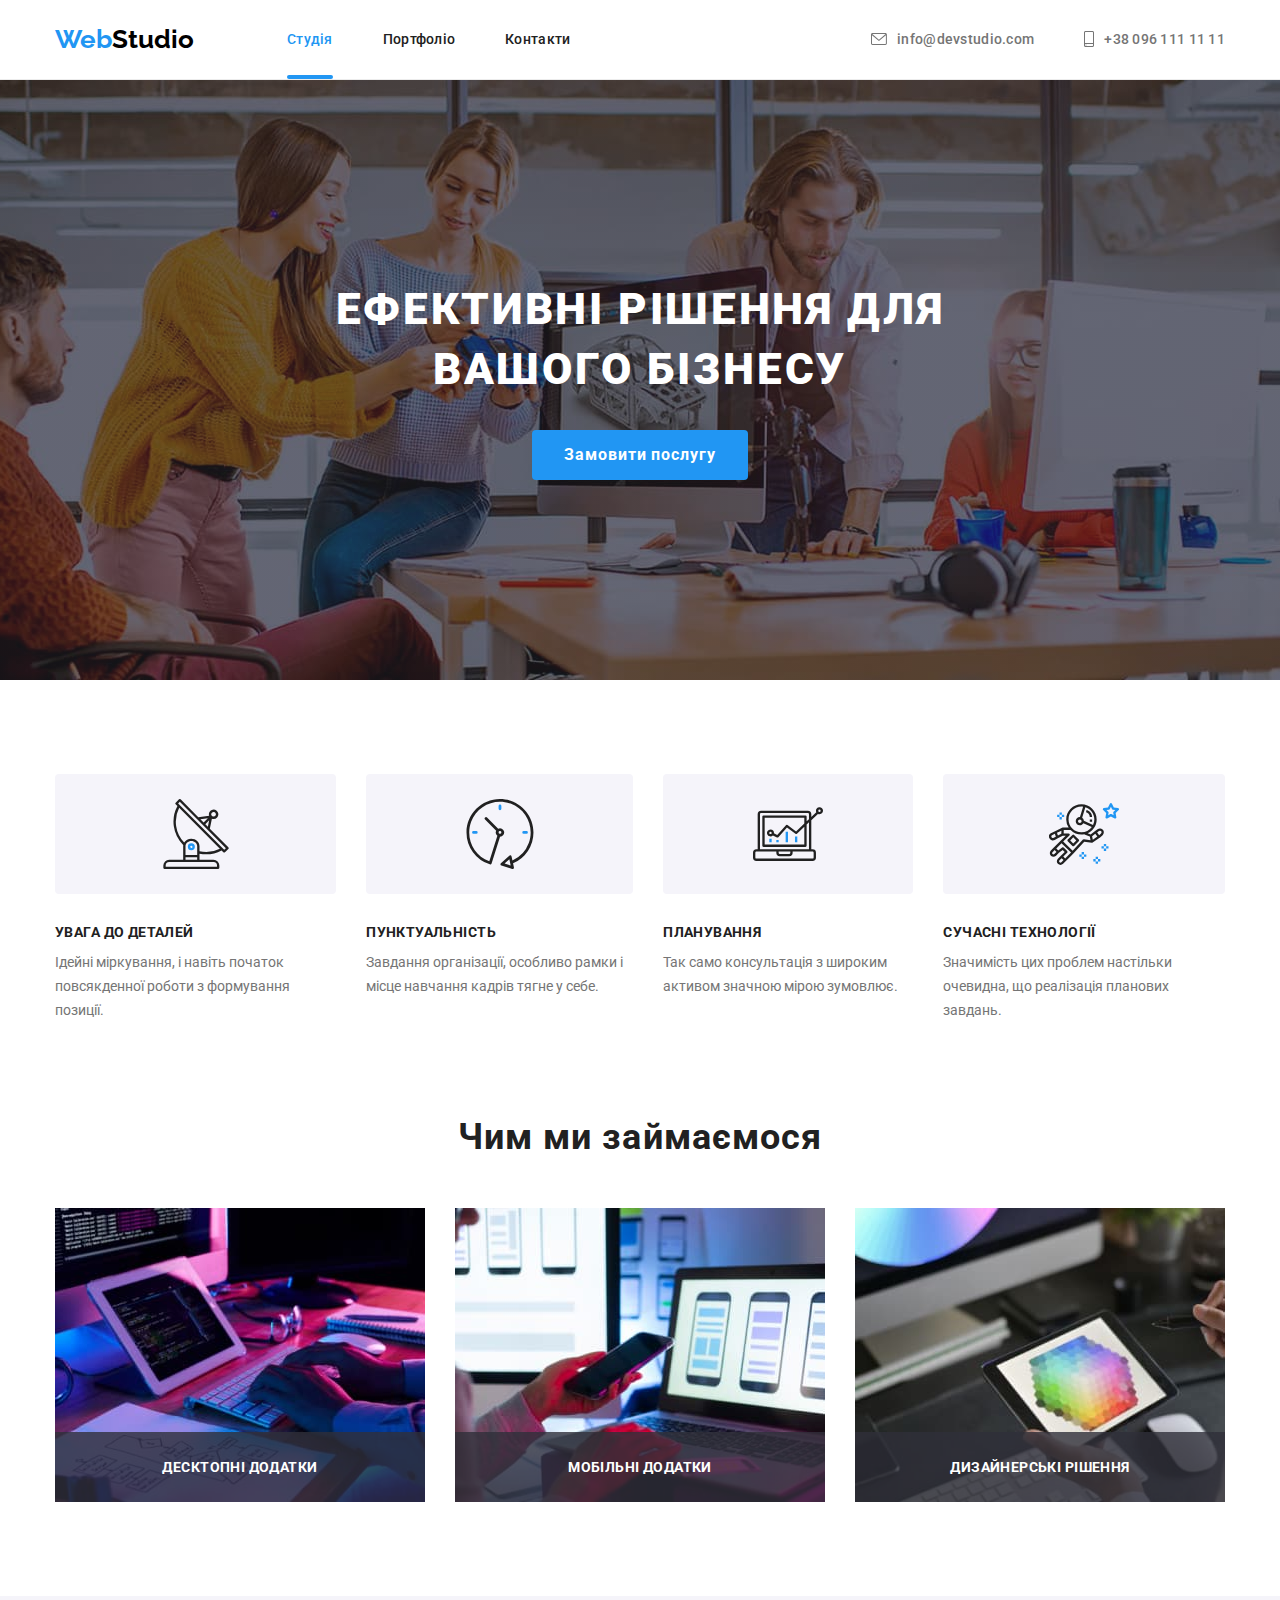
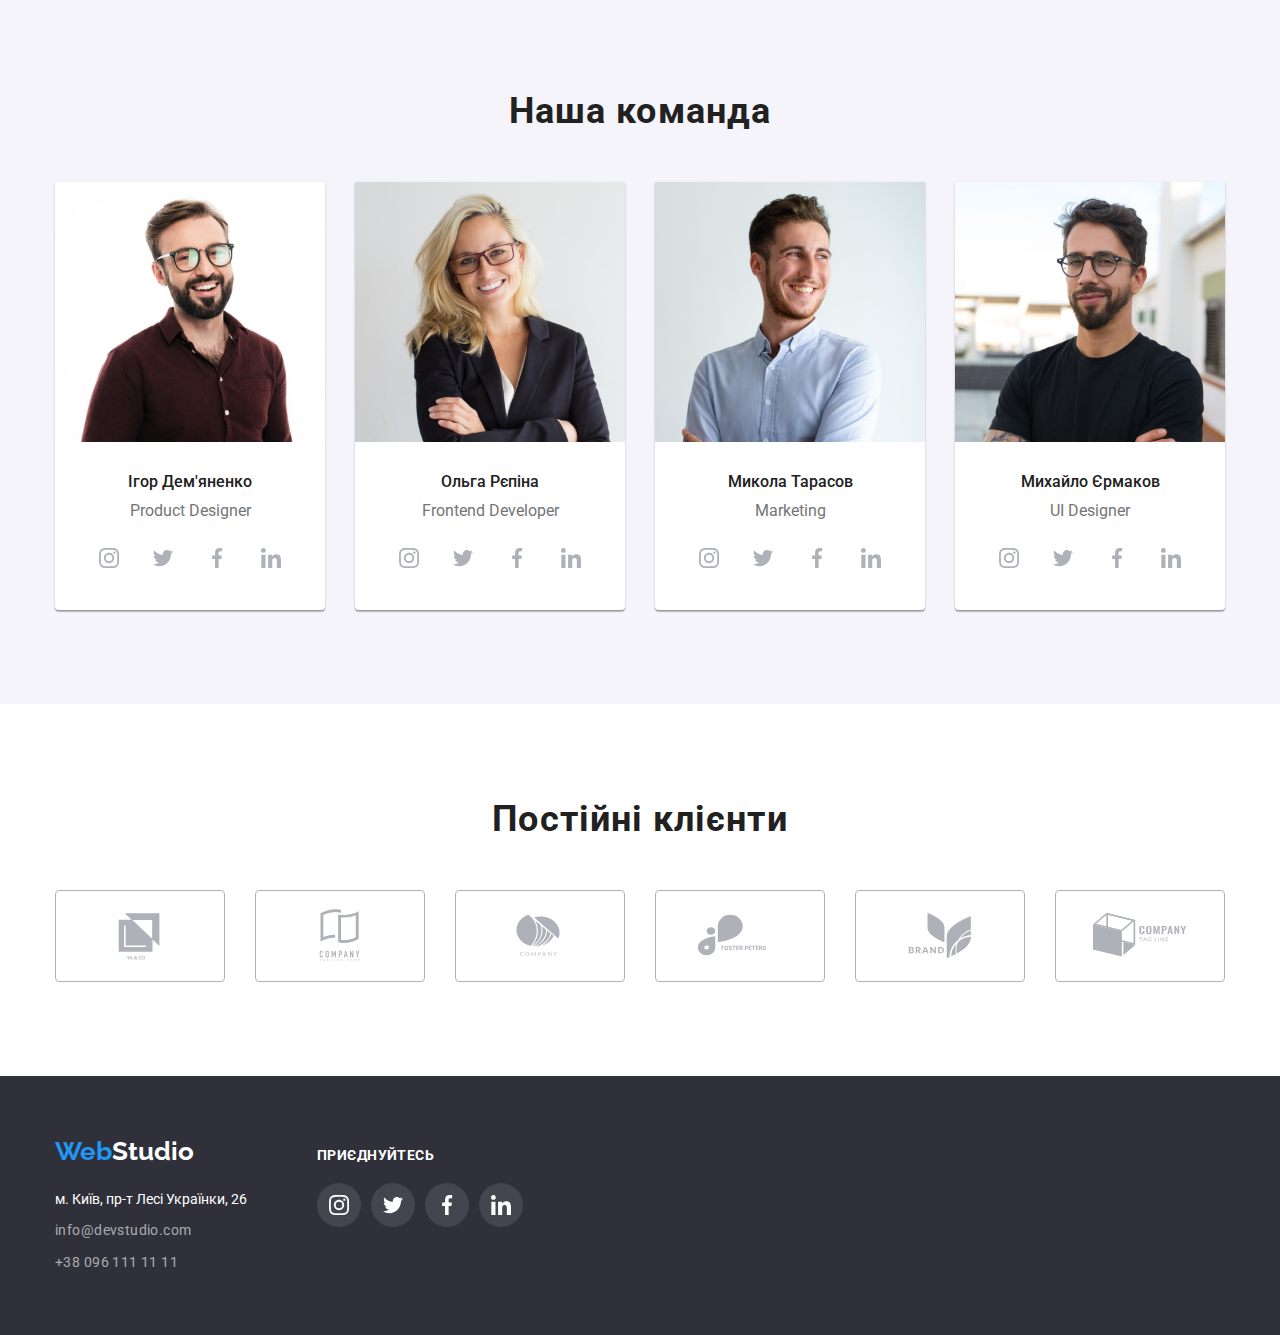
==== commit 35f5d90b: "dz5-1" ====
--- a/index.html
+++ b/index.html
@@ -380,7 +380,7 @@
             </div>
         </div>
     </footer>
-    <div class="backdrop" data-modal>
+    <div class="backdrop is-hidden" data-modal>
         <div class="modal">
             <button type="button" class="modal-close" data-modal-close>
                 <svg class="vector" width="11" height="11">
--- a/css/styles.css
+++ b/css/styles.css
@@ -524,7 +524,9 @@
   width: 100%;
   height: 100%;
   background: rgba(0, 0, 0, 0.2);
-}
+  transition: opacity 500ms linear, visibility 500ms linear;
+}
+
 .modal {
   width: 528px;
   min-height: 581px;
@@ -535,11 +537,13 @@
   top: 50%;
   left: 50%;
   transform: translate(-50%, -50%) scaleX(1);
-  transition: transform 300ms linear;
-}
+  transition: transform 500ms linear;
+}
+
 .backdrop.is-hidden .modal {
   transform: translate(-50%, -50%) scaleX(3);
 }
+
 .modal-close {
   position: absolute;
   right: 8px;
@@ -555,6 +559,7 @@
   justify-content: center;
   cursor: pointer;
 }
+
 .is-hidden {
   opacity: 0;
   visibility: hidden;
